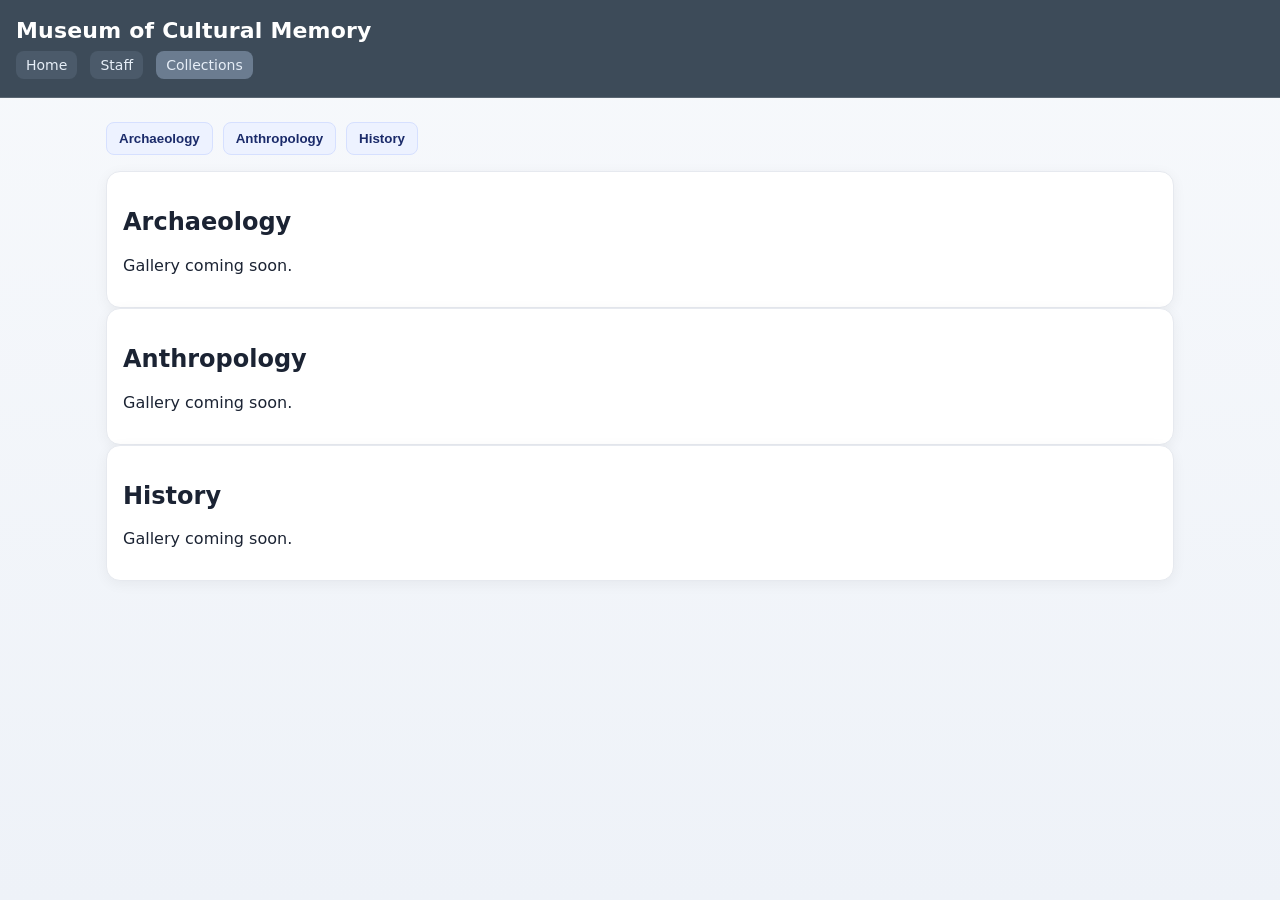
==== html/collections.html @ 85394cfe "mueseum" ====
<!DOCTYPE html>
<html lang="en">
<head>
  <meta charset="utf-8" />
  <meta name="viewport" content="width=device-width, initial-scale=1" />
  <meta name="robots" content="noindex, nofollow">
  <title>Museum of Cultural Memory — Collections</title>
  <link rel="stylesheet" href="../css/style.css" />
</head>
<body>
  <header class="site-header">
    <h1>Museum of Cultural Memory</h1>
    <nav class="site-nav">
      <a href="../index.html">Home</a>
      <a href="staff.html">Staff</a>
      <a href="collections.html" aria-current="page">Collections</a>
    </nav>
  </header>

  <main class="container">
    <section class="collection-nav">
      <button onclick="location.href='#archaeology'">Archaeology</button>
      <button onclick="location.href='#anthropology'">Anthropology</button>
      <button onclick="location.href='#history'">History</button>
    </section>

    <section id="archaeology" class="placeholder card">
      <h2>Archaeology</h2>
      <p>Gallery coming soon.</p>
    </section>

    <section id="anthropology" class="placeholder card">
      <h2>Anthropology</h2>
      <p>Gallery coming soon.</p>
    </section>

    <section id="history" class="placeholder card">
      <h2>History</h2>
      <p>Gallery coming soon.</p>
    </section>
  </main>
</body>
</html>
---- css/style.css ----
/* Theme */
:root {
  --bg: #f6f8fb;
  --panel: #ffffff;
  --ink: #1b2333;
  --muted: #5c6877;
  --border: #e6e9ef;
  --accent: #1e63ff;
}

/* Base */
* { box-sizing: border-box; }
html, body { height: 100%; }
body {
  margin: 0;
  font-family: system-ui, -apple-system, Segoe UI, Roboto, Arial, sans-serif;
  color: var(--ink);
  background: linear-gradient(180deg, #f7f9fc 0%, #eef2f8 100%);
}
.container { max-width: 1100px; margin: 24px auto; padding: 0 16px; }

/* Header (Top field full width) */
.site-header {
  background: #3d4b59;
  color: #fff;
  padding: 18px 16px;
  border-bottom: 1px solid rgba(255,255,255,0.15);
}
.site-header h1 { margin: 0 0 8px; font-size: 22px; letter-spacing: .2px; }
.site-nav a {
  display: inline-block;
  color: #e6eef7; text-decoration: none;
  background: #4b5a6a; padding: 6px 10px; border-radius: 8px;
  margin-right: 8px; font-size: 14px;
}
.site-nav a[aria-current="page"] { background: #6b7c90; }

/* Hero with background image */
.hero {
  min-height: 300px;
  display: grid; place-items: center;
  border-bottom: 1px solid var(--border);
  background:
    linear-gradient(0deg, rgba(10,12,18,.40), rgba(10,12,18,.40)),
    url("../images/bg/hero.png") center/cover no-repeat;
}
.hero-inner { text-align: center; color: #fff; padding: 36px 16px; }
.hero-inner h2 { margin: 0 0 8px; font-size: 28px; }
.hero-sub { margin: 0 0 16px; color: #e8eefc; }
.hero-actions button {
  appearance: none; cursor: pointer; border: 0;
  background: linear-gradient(180deg, var(--accent), #3974ff);
  color: #fff; font-weight: 600; padding: 10px 16px; border-radius: 10px;
  margin: 4px; box-shadow: 0 3px 12px rgba(20,40,80,.25);
}

/* Triptych (three equal columns) */
.triptych {
  display: grid; gap: 16px; margin: 24px 0;
  grid-template-columns: repeat(3, 1fr);
}
.card {
  background: var(--panel);
  border: 1px solid var(--border);
  border-radius: 14px;
  padding: 16px;
  box-shadow: 0 3px 14px rgba(0,0,0,.05);
}
.card h3 { margin: 0 0 8px; }

/* Staff cards (alternating layout) */
.staff-card {
  display: flex; gap: 24px; align-items: center;
  background: var(--panel);
  border: 1px solid var(--border);
  border-radius: 14px;
  padding: 18px;
  margin: 16px 0;
}
.staff-card:nth-of-type(even) { flex-direction: row-reverse; }

.staff-media { flex: 0 0 360px; }
.staff-media img {
  width: 100%;
  aspect-ratio: 4 / 3;
  object-fit: cover;
  border-radius: 12px;
  display: block;
}
.staff-content h2 { margin: 0 0 6px; }
.staff-subtitle { color: var(--muted); margin: 0 0 12px; }
.staff-content h3 { margin: 14px 0 8px; font-size: 1rem; }
.staff-content p, .staff-content ul { margin: 0 0 10px; }

/* Collections nav */
.collection-nav { display: flex; gap: 10px; margin: 8px 0 16px; }
.collection-nav button {
  appearance: none; cursor: pointer;
  background: #edf2ff; color: #1b2b6a; border: 1px solid #d6e0ff;
  padding: 8px 12px; border-radius: 8px; font-weight: 600;
}

/* Disclaimer + Footer (Bottom field) */
.disclaimer, .site-footer {
  background: #eef3f8;
  border: 1px solid var(--border);
  border-radius: 12px;
  padding: 12px;
  color: #42506a;
}
.site-footer { border-radius: 0; border-left: 0; border-right: 0; }

/* Mobile */
@media (max-width: 760px) {
  .triptych { grid-template-columns: 1fr; }
  .staff-card, .staff-card:nth-of-type(even) { flex-direction: column; }
  .staff-media { flex-basis: auto; width: 100%; }
}
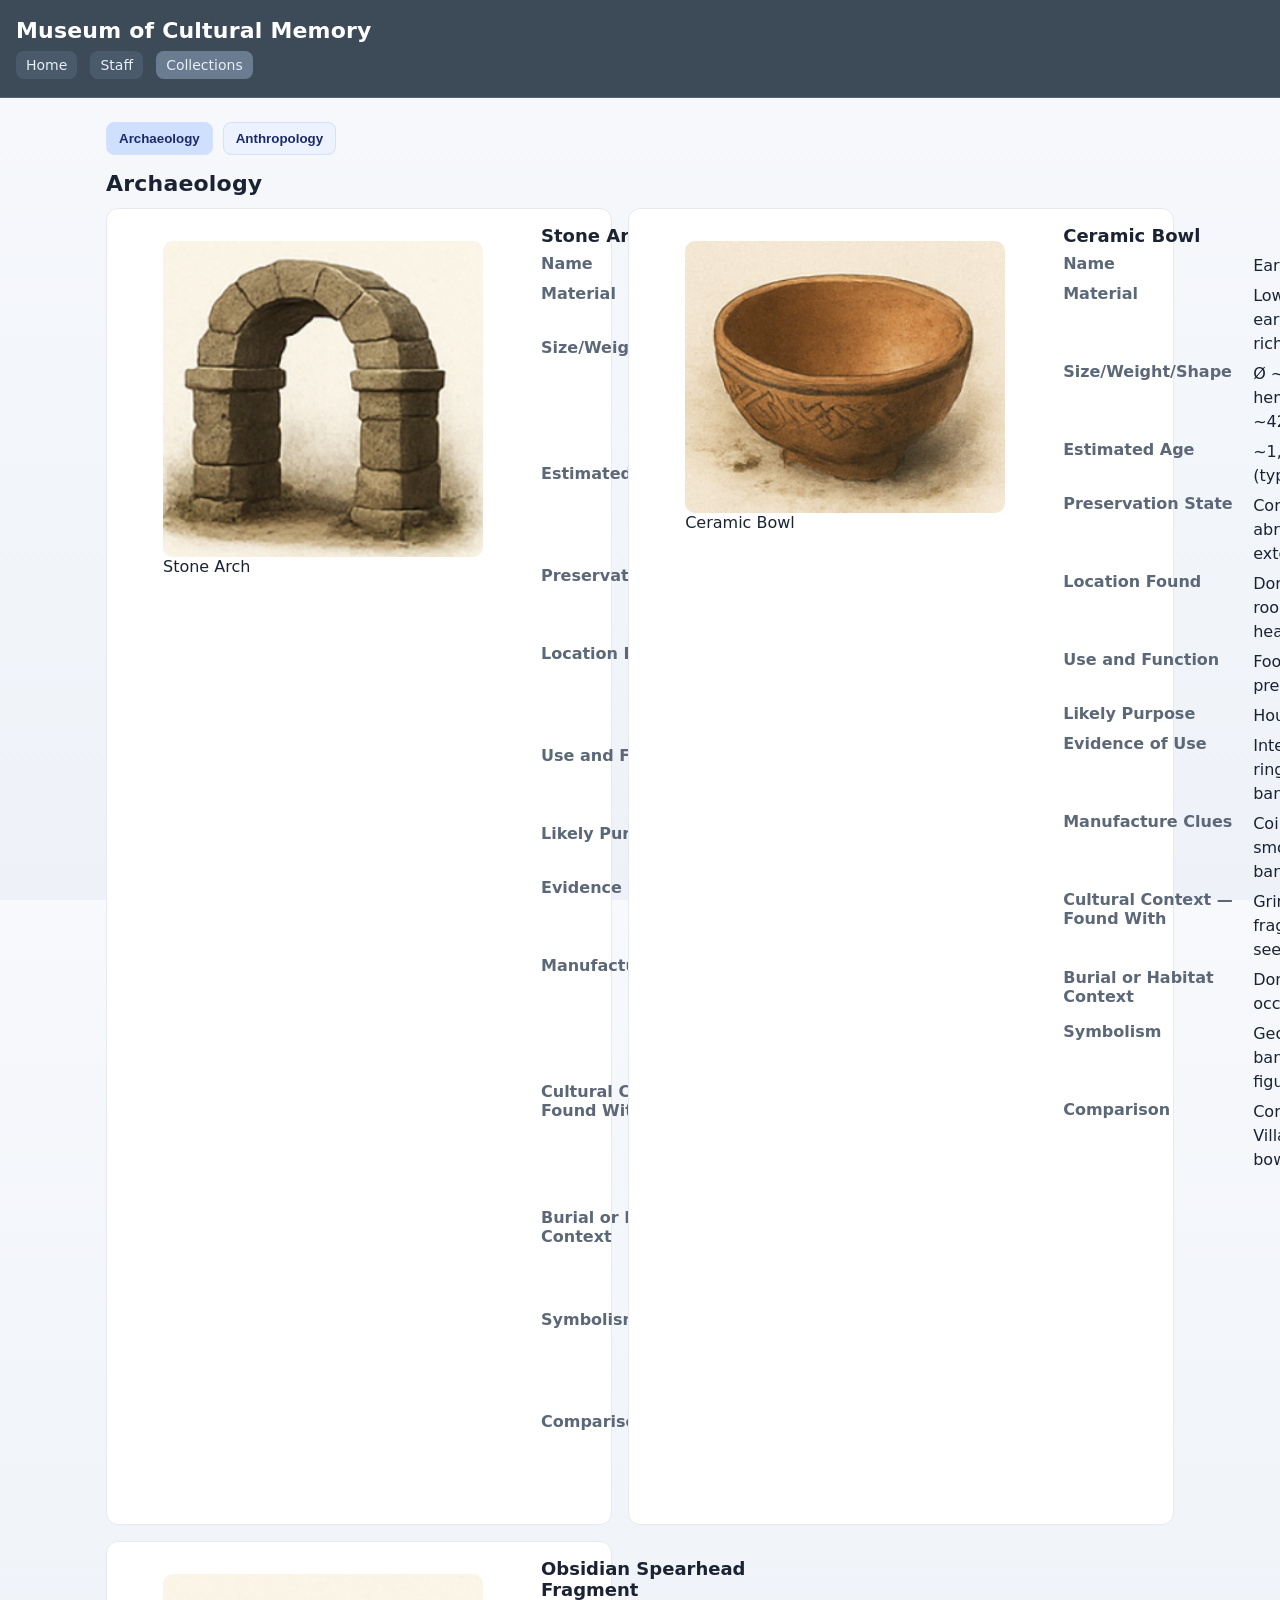
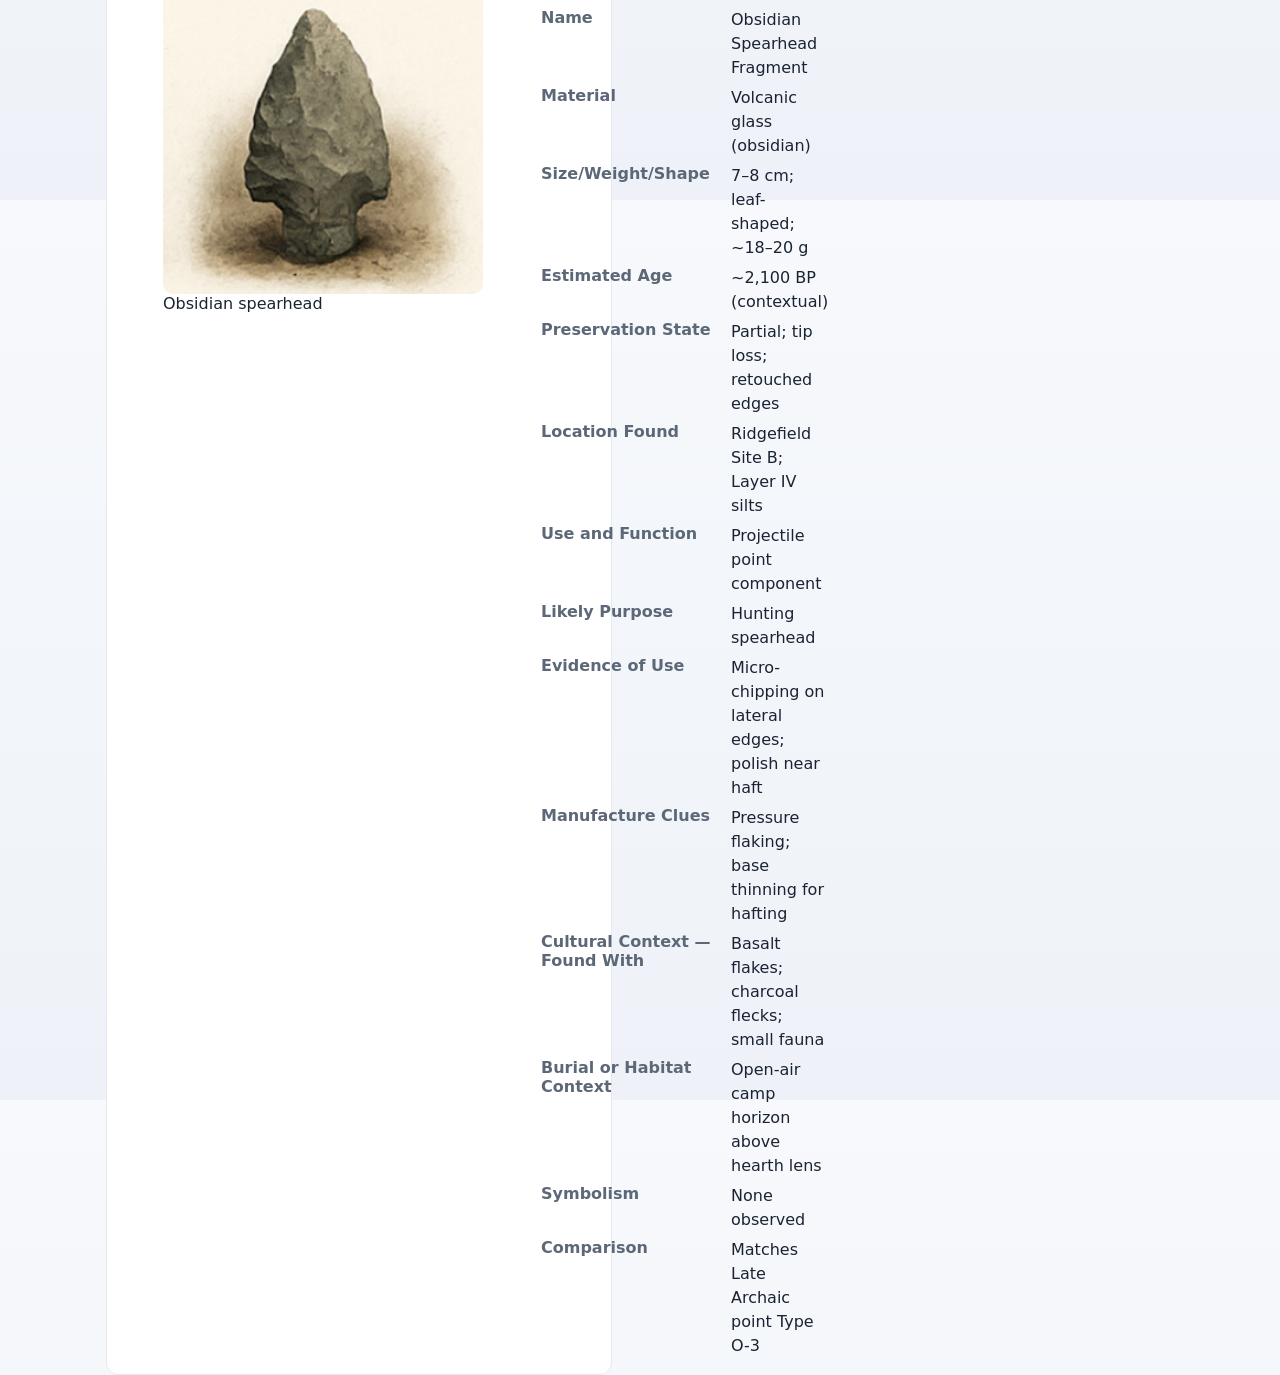
==== commit 0b62864d: "10/26 commit" ====
--- a/html/collections.html
+++ b/html/collections.html
@@ -3,7 +3,8 @@
 <head>
   <meta charset="utf-8" />
   <meta name="viewport" content="width=device-width, initial-scale=1" />
-  <meta name="robots" content="noindex, nofollow">
+  <meta name="author" content="Your Name" />
+  <meta name="robots" content="noindex, nofollow" />
   <title>Museum of Cultural Memory — Collections</title>
   <link rel="stylesheet" href="../css/style.css" />
 </head>
@@ -18,26 +19,190 @@
   </header>
 
   <main class="container">
-    <section class="collection-nav">
-      <button onclick="location.href='#archaeology'">Archaeology</button>
-      <button onclick="location.href='#anthropology'">Anthropology</button>
-      <button onclick="location.href='#history'">History</button>
+ 
+    <section class="collections-subnav">
+      <button class="tab-btn active" data-target="archaeology" aria-controls="archaeology">Archaeology</button>
+      <button class="tab-btn" data-target="anthropology" aria-controls="anthropology">Anthropology</button>
     </section>
 
-    <section id="archaeology" class="placeholder card">
-      <h2>Archaeology</h2>
-      <p>Gallery coming soon.</p>
+
+    <section id="archaeology" class="collection-section" aria-labelledby="arch-title">
+      <h1 id="arch-title" class="collection-h1">Archaeology</h1>
+
+      <div class="gallery">
+
+        <article class="artifact-card">
+          <figure class="artifact-media">
+            <img src="../images/collections/StoneArch.png"
+                 alt="Small stone archway built from stacked limestone blocks." />
+            <figcaption>Stone Arch</figcaption>
+          </figure>
+          <div class="artifact-content">
+            <h2>Stone Arch</h2>
+            <dl class="meta-grid">
+              <dt>Name</dt><dd>Stone Arch</dd>
+              <dt>Material</dt><dd>Limestone blocks</dd>
+              <dt>Size/Weight/Shape</dt><dd>~1.2 m span; semicircular arch; est. &gt;150 kg</dd>
+              <dt>Estimated Age</dt><dd>~2,000 years (stratigraphic association)</dd>
+              <dt>Preservation State</dt><dd>Complete; minor edge chipping</dd>
+              <dt>Location Found</dt><dd>Temple approach, Trench D, 0.9 m depth</dd>
+              <dt>Use and Function</dt><dd>Architectural passage element</dd>
+              <dt>Likely Purpose</dt><dd>Threshold or small gate</dd>
+              <dt>Evidence of Use</dt><dd>Footpath wear on base stones</dd>
+              <dt>Manufacture Clues</dt><dd>Block dressing marks; lime mortar traces</dd>
+              <dt>Cultural Context — Found With</dt><dd>Carved paving stones; ceramic roof tiles</dd>
+              <dt>Burial or Habitat Context</dt><dd>Collapsed wall horizon within courtyard fill</dd>
+              <dt>Symbolism</dt><dd>None recorded on blocks; no inscriptions</dd>
+              <dt>Comparison</dt><dd>Similar arches in Site Cluster B (Phase II)</dd>
+            </dl>
+          </div>
+        </article>
+
+        <article class="artifact-card">
+          <figure class="artifact-media">
+            <img src="../images/collections/CeramicBowl.png"
+                 alt="Earthenware bowl with faint geometric banding near the rim." />
+            <figcaption>Ceramic Bowl</figcaption>
+          </figure>
+          <div class="artifact-content">
+            <h2>Ceramic Bowl</h2>
+            <dl class="meta-grid">
+              <dt>Name</dt><dd>Earthenware Bowl</dd>
+              <dt>Material</dt><dd>Low-fire earthenware; iron-rich slip</dd>
+              <dt>Size/Weight/Shape</dt><dd>Ø ~18 cm; shallow hemispherical; ~420 g</dd>
+              <dt>Estimated Age</dt><dd>~1,200 BP (typological)</dd>
+              <dt>Preservation State</dt><dd>Complete; rim abrasion; soot on exterior</dd>
+              <dt>Location Found</dt><dd>Domestic block A; room floor, near hearth</dd>
+              <dt>Use and Function</dt><dd>Food preparation/serving</dd>
+              <dt>Likely Purpose</dt><dd>Household vessel</dd>
+              <dt>Evidence of Use</dt><dd>Interior residue ring; exterior soot band</dd>
+              <dt>Manufacture Clues</dt><dd>Coil-built; paddle-smoothed; faint band motif</dd>
+              <dt>Cultural Context — Found With</dt><dd>Grinding stone fragment; charred seeds</dd>
+              <dt>Burial or Habitat Context</dt><dd>Domestic occupation layer</dd>
+              <dt>Symbolism</dt><dd>Geometric banding; non-figurative</dd>
+              <dt>Comparison</dt><dd>Comparable to Village Type R2 bowls</dd>
+            </dl>
+          </div>
+        </article>
+
+        <article class="artifact-card">
+          <figure class="artifact-media">
+            <img src="../images/collections/ObsidianSpearhead.png"
+                 alt="Dark obsidian spearhead fragment with visible flake scars." />
+            <figcaption>Obsidian spearhead</figcaption>
+          </figure>
+          <div class="artifact-content">
+            <h2>Obsidian Spearhead Fragment</h2>
+            <dl class="meta-grid">
+              <dt>Name</dt><dd>Obsidian Spearhead Fragment</dd>
+              <dt>Material</dt><dd>Volcanic glass (obsidian)</dd>
+              <dt>Size/Weight/Shape</dt><dd>7–8 cm; leaf-shaped; ~18–20 g</dd>
+              <dt>Estimated Age</dt><dd>~2,100 BP (contextual)</dd>
+              <dt>Preservation State</dt><dd>Partial; tip loss; retouched edges</dd>
+              <dt>Location Found</dt><dd>Ridgefield Site B; Layer IV silts</dd>
+              <dt>Use and Function</dt><dd>Projectile point component</dd>
+              <dt>Likely Purpose</dt><dd>Hunting spearhead</dd>
+              <dt>Evidence of Use</dt><dd>Micro-chipping on lateral edges; polish near haft</dd>
+              <dt>Manufacture Clues</dt><dd>Pressure flaking; base thinning for hafting</dd>
+              <dt>Cultural Context — Found With</dt><dd>Basalt flakes; charcoal flecks; small fauna</dd>
+              <dt>Burial or Habitat Context</dt><dd>Open-air camp horizon above hearth lens</dd>
+              <dt>Symbolism</dt><dd>None observed</dd>
+              <dt>Comparison</dt><dd>Matches Late Archaic point Type O-3</dd>
+            </dl>
+          </div>
+        </article>
+      </div>
     </section>
 
-    <section id="anthropology" class="placeholder card">
-      <h2>Anthropology</h2>
-      <p>Gallery coming soon.</p>
-    </section>
-
-    <section id="history" class="placeholder card">
-      <h2>History</h2>
-      <p>Gallery coming soon.</p>
+    <section id="anthropology" class="collection-section" aria-labelledby="anth-title" style="display:none;">
+      <h1 id="anth-title" class="collection-h1">Anthropology</h1>
+
+      <div class="gallery">
+
+        <article class="artifact-card">
+          <figure class="artifact-media">
+            <img src="../images/collections/Skull.png"
+                 alt="Adult human skull with complete dentition visible, on neutral background." />
+            <figcaption>Human skull</figcaption>
+          </figure>
+          <div class="artifact-content">
+            <h2>Human Skull (Adult)</h2>
+            <dl class="meta-grid">
+              <dt>Name</dt><dd>Adult Human Skull</dd>
+              <dt>Material</dt><dd>Cranial bone (human)</dd>
+              <dt>Size/Weight/Shape</dt><dd>Average adult; ~1.2 kg</dd>
+              <dt>Estimated Age</dt><dd>Context ~800–900 BP (no direct AMS)</dd>
+              <dt>Preservation State</dt><dd>Complete; minor sutural erosion</dd>
+              <dt>Location Found</dt><dd>Burial mound sector C; locus 7</dd>
+              <dt>Use and Function</dt><dd>—</dd>
+              <dt>Likely Purpose</dt><dd>—</dd>
+              <dt>Evidence of Use</dt><dd>—</dd>
+              <dt>Manufacture Clues</dt><dd>—</dd>
+              <dt>Cultural Context — Found With</dt><dd>Beads; shell fragment; ceramic sherd</dd>
+              <dt>Burial or Habitat Context</dt><dd>Primary interment; supine</dd>
+              <dt>Symbolism</dt><dd>Not applicable</dd>
+              <dt>Comparison</dt><dd>Morphology consistent with adult cohort at site</dd>
+            </dl>
+          </div>
+        </article>
+
+        <article class="artifact-card">
+          <figure class="artifact-media">
+            <img src="../images/collections/BonePendant.png"
+                 alt="Oval bone pendant with incised spiral and suspension hole at the top." />
+            <figcaption>Bone pendant</figcaption>
+          </figure>
+          <div class="artifact-content">
+            <h2>Bone Pendant</h2>
+            <dl class="meta-grid">
+              <dt>Name</dt><dd>Carved Bone Pendant</dd>
+              <dt>Material</dt><dd>Animal bone</dd>
+              <dt>Size/Weight/Shape</dt><dd>Oval; ~5 cm tall; ~14 g</dd>
+              <dt>Estimated Age</dt><dd>~700 BP (contextual)</dd>
+              <dt>Preservation State</dt><dd>Complete; surface wear</dd>
+              <dt>Location Found</dt><dd>Cave sector E; alcove deposit</dd>
+              <dt>Use and Function</dt><dd>Personal adornment</dd>
+              <dt>Likely Purpose</dt><dd>Pendant with suspension hole</dd>
+              <dt>Evidence of Use</dt><dd>Polish on loop; abrasion on incised motif</dd>
+              <dt>Manufacture Clues</dt><dd>Incised spiral; drilled suspension</dd>
+              <dt>Cultural Context — Found With</dt><dd>Bead cluster; textile scrap</dd>
+              <dt>Burial or Habitat Context</dt><dd>Secondary deposit within cave fill</dd>
+              <dt>Symbolism</dt><dd>Geometric spiral; non-figurative</dd>
+              <dt>Comparison</dt><dd>Comparable pendants in Cluster B assemblage</dd>
+            </dl>
+          </div>
+        </article>
+
+  
+        <article class="artifact-card">
+          <figure class="artifact-media">
+            <img src="../images/collections/BurialBundle.png"
+                 alt="Wrapped burial bundle form with layered textile visible." />
+            <figcaption>Burial bundle</figcaption>
+          </figure>
+          <div class="artifact-content">
+            <h2>Burial Bundle (Wrapped)</h2>
+            <dl class="meta-grid">
+              <dt>Name</dt><dd>Wrapped Burial Bundle</dd>
+              <dt>Material</dt><dd>Textile layers; organic fibers</dd>
+              <dt>Size/Weight/Shape</dt><dd>~60 × 20 cm; elongated form</dd>
+              <dt>Estimated Age</dt><dd>~1,200 BP (contextual)</dd>
+              <dt>Preservation State</dt><dd>Partial; fragile textile layers</dd>
+              <dt>Location Found</dt><dd>Domestic floor 2; near hearth stones</dd>
+              <dt>Use and Function</dt><dd>Mortuary wrapping</dd>
+              <dt>Likely Purpose</dt><dd>Containment of remains</dd>
+              <dt>Evidence of Use</dt><dd>Soot staining on outer wrap</dd>
+              <dt>Manufacture Clues</dt><dd>Simple tabby weave; Z-twist warp</dd>
+              <dt>Cultural Context — Found With</dt><dd>Charred seeds; spindle whorl fragment</dd>
+              <dt>Burial or Habitat Context</dt><dd>Domestic occupation; adjacent to hearth</dd>
+              <dt>Symbolism</dt><dd>None recorded</dd>
+              <dt>Comparison</dt><dd>Matches weave density of Cluster B textiles</dd>
+            </dl>
+          </div>
+        </article>
+      </div>
     </section>
   </main>
+  <script src="../js/collections.js"></script>
 </body>
 </html>
--- a/css/style.css
+++ b/css/style.css
@@ -1,4 +1,6 @@
-/* Theme */
+/* ===========================
+   Global Theme & Base
+   =========================== */
 :root {
   --bg: #f6f8fb;
   --panel: #ffffff;
@@ -8,7 +10,6 @@
   --accent: #1e63ff;
 }
 
-/* Base */
 * { box-sizing: border-box; }
 html, body { height: 100%; }
 body {
@@ -19,7 +20,9 @@
 }
 .container { max-width: 1100px; margin: 24px auto; padding: 0 16px; }
 
-/* Header (Top field full width) */
+/* ===========================
+   Header + Top Navigation
+   =========================== */
 .site-header {
   background: #3d4b59;
   color: #fff;
@@ -29,16 +32,24 @@
 .site-header h1 { margin: 0 0 8px; font-size: 22px; letter-spacing: .2px; }
 .site-nav a {
   display: inline-block;
-  color: #e6eef7; text-decoration: none;
-  background: #4b5a6a; padding: 6px 10px; border-radius: 8px;
-  margin-right: 8px; font-size: 14px;
+  color: #e6eef7;
+  text-decoration: none;
+  background: #4b5a6a;
+  padding: 6px 10px;
+  border-radius: 8px;
+  margin-right: 8px;
+  font-size: 14px;
 }
 .site-nav a[aria-current="page"] { background: #6b7c90; }
 
-/* Hero with background image */
+/* ===========================
+   Home: Hero Section
+   (Background image at /images/bg/hero.png)
+   =========================== */
 .hero {
   min-height: 300px;
-  display: grid; place-items: center;
+  display: grid;
+  place-items: center;
   border-bottom: 1px solid var(--border);
   background:
     linear-gradient(0deg, rgba(10,12,18,.40), rgba(10,12,18,.40)),
@@ -48,15 +59,25 @@
 .hero-inner h2 { margin: 0 0 8px; font-size: 28px; }
 .hero-sub { margin: 0 0 16px; color: #e8eefc; }
 .hero-actions button {
-  appearance: none; cursor: pointer; border: 0;
+  appearance: none;
+  cursor: pointer;
+  border: 0;
   background: linear-gradient(180deg, var(--accent), #3974ff);
-  color: #fff; font-weight: 600; padding: 10px 16px; border-radius: 10px;
-  margin: 4px; box-shadow: 0 3px 12px rgba(20,40,80,.25);
-}
-
-/* Triptych (three equal columns) */
+  color: #fff;
+  font-weight: 600;
+  padding: 10px 16px;
+  border-radius: 10px;
+  margin: 4px;
+  box-shadow: 0 3px 12px rgba(20,40,80,.25);
+}
+
+/* ===========================
+   Home: Triptych (3 equal columns)
+   =========================== */
 .triptych {
-  display: grid; gap: 16px; margin: 24px 0;
+  display: grid;
+  gap: 16px;
+  margin: 24px 0;
   grid-template-columns: repeat(3, 1fr);
 }
 .card {
@@ -68,9 +89,13 @@
 }
 .card h3 { margin: 0 0 8px; }
 
-/* Staff cards (alternating layout) */
+/* ===========================
+   Staff: Alternating Cards
+   =========================== */
 .staff-card {
-  display: flex; gap: 24px; align-items: center;
+  display: flex;
+  gap: 24px;
+  align-items: center;
   background: var(--panel);
   border: 1px solid var(--border);
   border-radius: 14px;
@@ -78,7 +103,6 @@
   margin: 16px 0;
 }
 .staff-card:nth-of-type(even) { flex-direction: row-reverse; }
-
 .staff-media { flex: 0 0 360px; }
 .staff-media img {
   width: 100%;
@@ -92,15 +116,77 @@
 .staff-content h3 { margin: 14px 0 8px; font-size: 1rem; }
 .staff-content p, .staff-content ul { margin: 0 0 10px; }
 
-/* Collections nav */
-.collection-nav { display: flex; gap: 10px; margin: 8px 0 16px; }
-.collection-nav button {
-  appearance: none; cursor: pointer;
-  background: #edf2ff; color: #1b2b6a; border: 1px solid #d6e0ff;
-  padding: 8px 12px; border-radius: 8px; font-weight: 600;
-}
-
-/* Disclaimer + Footer (Bottom field) */
+/* ===========================
+   Collections: Subnav Tabs
+   =========================== */
+.collections-subnav {
+  display: flex;
+  gap: 10px;
+  margin: 16px 0;
+}
+.tab-btn {
+  appearance: none;
+  cursor: pointer;
+  border: 1px solid #d6e0ff;
+  background: #edf2ff;
+  color: #1b2b6a;
+  padding: 8px 12px;
+  border-radius: 8px;
+  font-weight: 600;
+}
+.tab-btn.active { background: #cfe0ff; }
+
+/* Section title per rubric */
+.collection-h1 {
+  margin: 8px 0 12px;
+  font-size: 22px;
+  letter-spacing: .2px;
+}
+
+/* ===========================
+   Collections: Gallery & Cards
+   =========================== */
+.gallery {
+  display: grid;
+  grid-template-columns: 1.1fr 1.1fr; /* two columns on desktop */
+  gap: 16px;
+}
+.artifact-card {
+  display: flex;
+  gap: 18px;
+  padding: 16px;
+  border: 1px solid var(--border);
+  border-radius: 12px;
+  background: var(--panel);
+}
+.artifact-media { flex: 0 0 320px; }
+.artifact-media img {
+  width: 100%;
+  height: auto;
+  border-radius: 10px;
+  display: block;
+}
+.artifact-content h2 { margin: 0 0 8px; font-size: 18px; }
+
+/* Metadata grid (14 fields, scannable) */
+.meta-grid {
+  display: grid;
+  grid-template-columns: 180px 1fr;
+  gap: 6px 10px;
+  margin: 6px 0 0;
+}
+.meta-grid dt {
+  color: var(--muted);
+  font-weight: 600;
+}
+.meta-grid dd {
+  margin: 0;
+  line-height: 1.5;
+}
+
+/* ===========================
+   Footer / Disclaimer blocks
+   =========================== */
 .disclaimer, .site-footer {
   background: #eef3f8;
   border: 1px solid var(--border);
@@ -108,11 +194,23 @@
   padding: 12px;
   color: #42506a;
 }
-.site-footer { border-radius: 0; border-left: 0; border-right: 0; }
-
-/* Mobile */
-@media (max-width: 760px) {
+.site-footer {
+  border-radius: 0;
+  border-left: 0; border-right: 0;
+}
+
+/* ===========================
+   Responsive
+   =========================== */
+@media (max-width: 980px) {
+  /* Triptych collapses to single column */
   .triptych { grid-template-columns: 1fr; }
+  /* Staff cards stack */
   .staff-card, .staff-card:nth-of-type(even) { flex-direction: column; }
   .staff-media { flex-basis: auto; width: 100%; }
-}
+  /* Collections gallery stacks */
+  .gallery { grid-template-columns: 1fr; }
+  .artifact-card { flex-direction: column; }
+  .artifact-media { flex: none; width: 100%; }
+  .meta-grid { grid-template-columns: 1fr; }
+}
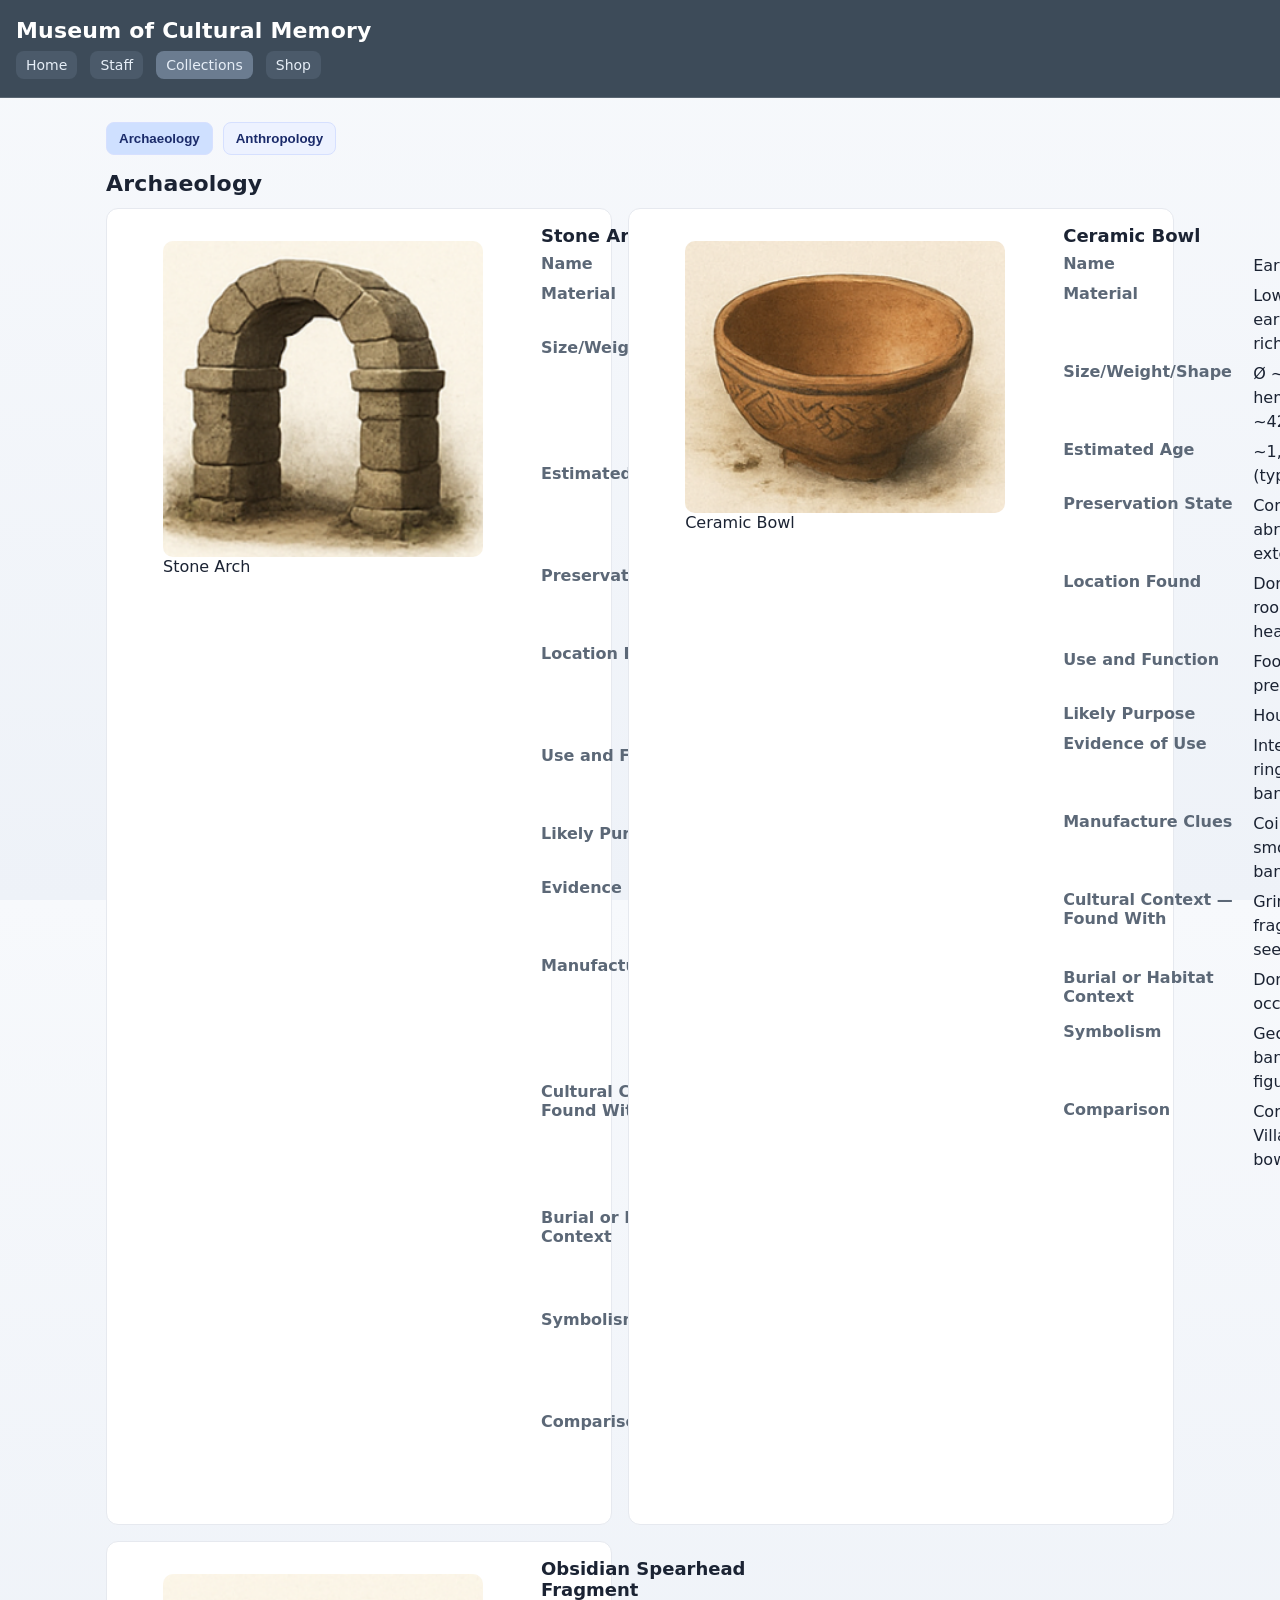
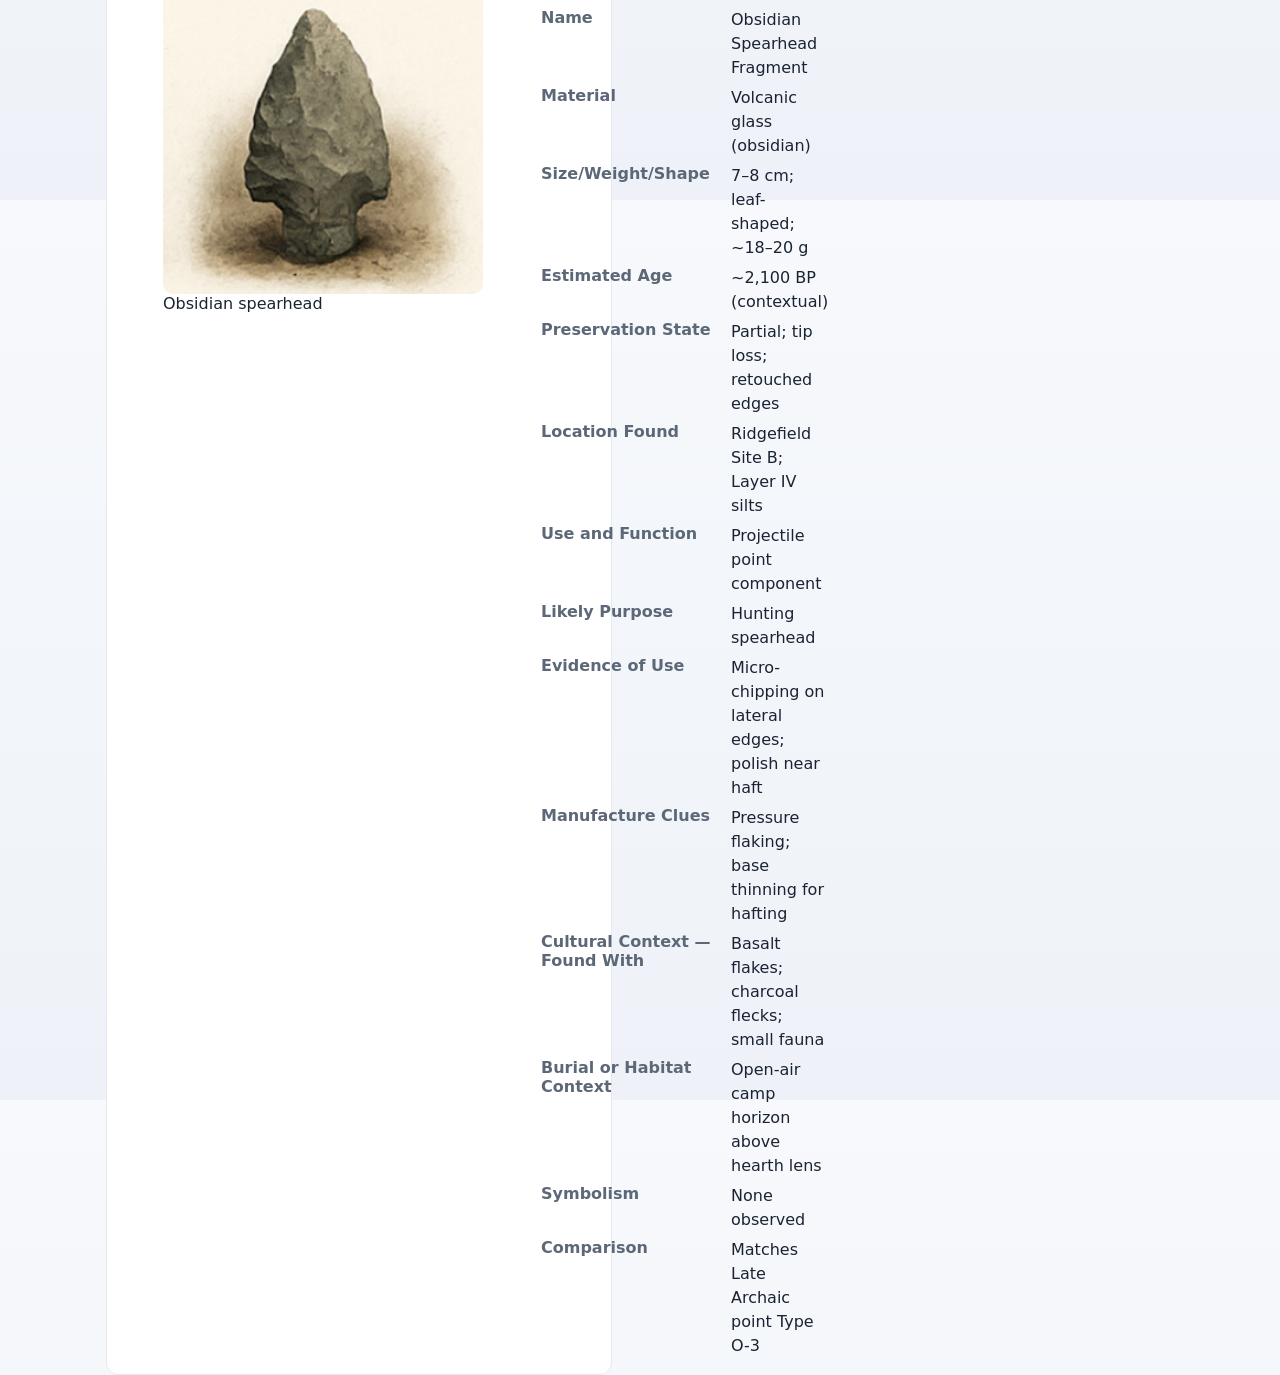
==== commit 9cb9bba0: "committt" ====
--- a/html/collections.html
+++ b/html/collections.html
@@ -2,8 +2,8 @@
 <html lang="en">
 <head>
   <meta charset="utf-8" />
+  <meta name="author" content="Your Name" />
   <meta name="viewport" content="width=device-width, initial-scale=1" />
-  <meta name="author" content="Your Name" />
   <meta name="robots" content="noindex, nofollow" />
   <title>Museum of Cultural Memory — Collections</title>
   <link rel="stylesheet" href="../css/style.css" />
@@ -15,22 +15,22 @@
       <a href="../index.html">Home</a>
       <a href="staff.html">Staff</a>
       <a href="collections.html" aria-current="page">Collections</a>
+      <a href="shop.html">Shop</a>
     </nav>
   </header>
 
   <main class="container">
- 
     <section class="collections-subnav">
       <button class="tab-btn active" data-target="archaeology" aria-controls="archaeology">Archaeology</button>
       <button class="tab-btn" data-target="anthropology" aria-controls="anthropology">Anthropology</button>
     </section>
 
-
+    <!-- =============== ARCHAEOLOGY =============== -->
     <section id="archaeology" class="collection-section" aria-labelledby="arch-title">
       <h1 id="arch-title" class="collection-h1">Archaeology</h1>
 
       <div class="gallery">
-
+        <!-- Stone Arch -->
         <article class="artifact-card">
           <figure class="artifact-media">
             <img src="../images/collections/StoneArch.png"
@@ -58,6 +58,7 @@
           </div>
         </article>
 
+        <!-- Ceramic Bowl -->
         <article class="artifact-card">
           <figure class="artifact-media">
             <img src="../images/collections/CeramicBowl.png"
@@ -85,6 +86,7 @@
           </div>
         </article>
 
+        <!-- Obsidian Spearhead -->
         <article class="artifact-card">
           <figure class="artifact-media">
             <img src="../images/collections/ObsidianSpearhead.png"
@@ -114,11 +116,12 @@
       </div>
     </section>
 
+    <!-- =============== ANTHROPOLOGY =============== -->
     <section id="anthropology" class="collection-section" aria-labelledby="anth-title" style="display:none;">
       <h1 id="anth-title" class="collection-h1">Anthropology</h1>
 
       <div class="gallery">
-
+        <!-- Skull -->
         <article class="artifact-card">
           <figure class="artifact-media">
             <img src="../images/collections/Skull.png"
@@ -146,6 +149,7 @@
           </div>
         </article>
 
+        <!-- Bone Pendant -->
         <article class="artifact-card">
           <figure class="artifact-media">
             <img src="../images/collections/BonePendant.png"
@@ -173,7 +177,7 @@
           </div>
         </article>
 
-  
+        <!-- Burial Bundle -->
         <article class="artifact-card">
           <figure class="artifact-media">
             <img src="../images/collections/BurialBundle.png"
@@ -203,6 +207,7 @@
       </div>
     </section>
   </main>
+
   <script src="../js/collections.js"></script>
 </body>
 </html>
--- a/css/style.css
+++ b/css/style.css
@@ -19,6 +19,7 @@
   background: linear-gradient(180deg, #f7f9fc 0%, #eef2f8 100%);
 }
 .container { max-width: 1100px; margin: 24px auto; padding: 0 16px; }
+.muted { color: var(--muted); }
 
 /* ===========================
    Header + Top Navigation
@@ -175,13 +176,96 @@
   gap: 6px 10px;
   margin: 6px 0 0;
 }
-.meta-grid dt {
-  color: var(--muted);
+.meta-grid dt { color: var(--muted); font-weight: 600; }
+.meta-grid dd { margin: 0; line-height: 1.5; }
+
+/* ===========================
+   Shop: Grid & Items (Phase 1)
+   =========================== */
+.shop-grid {
+  display: grid;
+  grid-template-columns: 1.1fr 1.1fr;
+  gap: 16px;
+  margin-top: 10px;
+}
+.souvenir-item {
+  display: flex;
+  gap: 16px;
+  padding: 14px;
+  border: 1px solid var(--border);
+  border-radius: 12px;
+  background: var(--panel);
+}
+.souvenir-img {
+  width: 220px;
+  height: auto;
+  border-radius: 10px;
+  display: block;
+  cursor: zoom-in;
+  transition: transform .2s ease;
+}
+.souvenir-img:hover { transform: scale(1.02); }
+.souvenir-info h2 { margin: 0 0 6px; font-size: 18px; }
+.souvenir-info .desc { margin: 0 0 6px; line-height: 1.45; }
+.price { font-weight: 700; margin: 6px 0; }
+.add-btn {
+  appearance: none;
+  cursor: pointer;
+  border: 1px solid #d6e0ff;
+  background: #edf2ff;
+  color: #1b2b6a;
+  padding: 8px 12px;
+  border-radius: 8px;
   font-weight: 600;
 }
-.meta-grid dd {
-  margin: 0;
-  line-height: 1.5;
+.add-btn:hover { background: #cfe0ff; }
+
+/* ===========================
+   Modal (shared for Shop items)
+   =========================== */
+.modal {
+  position: fixed;
+  inset: 0;
+  z-index: 1000;
+  display: grid;
+  place-items: center;
+}
+.modal[hidden] { display: none !important; }
+.modal-backdrop {
+  position: absolute;
+  inset: 0;
+  background: rgba(10, 12, 18, 0.55);
+}
+.modal-dialog {
+  position: relative;
+  z-index: 2;
+  max-width: 720px;
+  width: calc(100% - 32px);
+  background: var(--panel);
+  color: var(--ink);
+  border: 1px solid var(--border);
+  border-radius: 14px;
+  padding: 16px;
+  box-shadow: 0 12px 36px rgba(0,0,0,.35);
+  outline: none;
+}
+.modal-dialog img {
+  width: 100%;
+  height: auto;
+  border-radius: 10px;
+  display: block;
+  margin-bottom: 10px;
+}
+.modal-price { font-weight: 700; margin: 6px 0 12px; }
+.modal-close {
+  position: absolute;
+  top: 8px; right: 8px;
+  border: 0;
+  background: transparent;
+  font-size: 24px;
+  line-height: 1;
+  cursor: pointer;
+  color: #6b7c90;
 }
 
 /* ===========================
@@ -203,14 +287,21 @@
    Responsive
    =========================== */
 @media (max-width: 980px) {
-  /* Triptych collapses to single column */
+  /* Home */
   .triptych { grid-template-columns: 1fr; }
-  /* Staff cards stack */
+
+  /* Staff */
   .staff-card, .staff-card:nth-of-type(even) { flex-direction: column; }
   .staff-media { flex-basis: auto; width: 100%; }
-  /* Collections gallery stacks */
+
+  /* Collections */
   .gallery { grid-template-columns: 1fr; }
   .artifact-card { flex-direction: column; }
   .artifact-media { flex: none; width: 100%; }
   .meta-grid { grid-template-columns: 1fr; }
-}
+
+  /* Shop */
+  .shop-grid { grid-template-columns: 1fr; }
+  .souvenir-item { flex-direction: column; }
+  .souvenir-img { width: 100%; }
+}
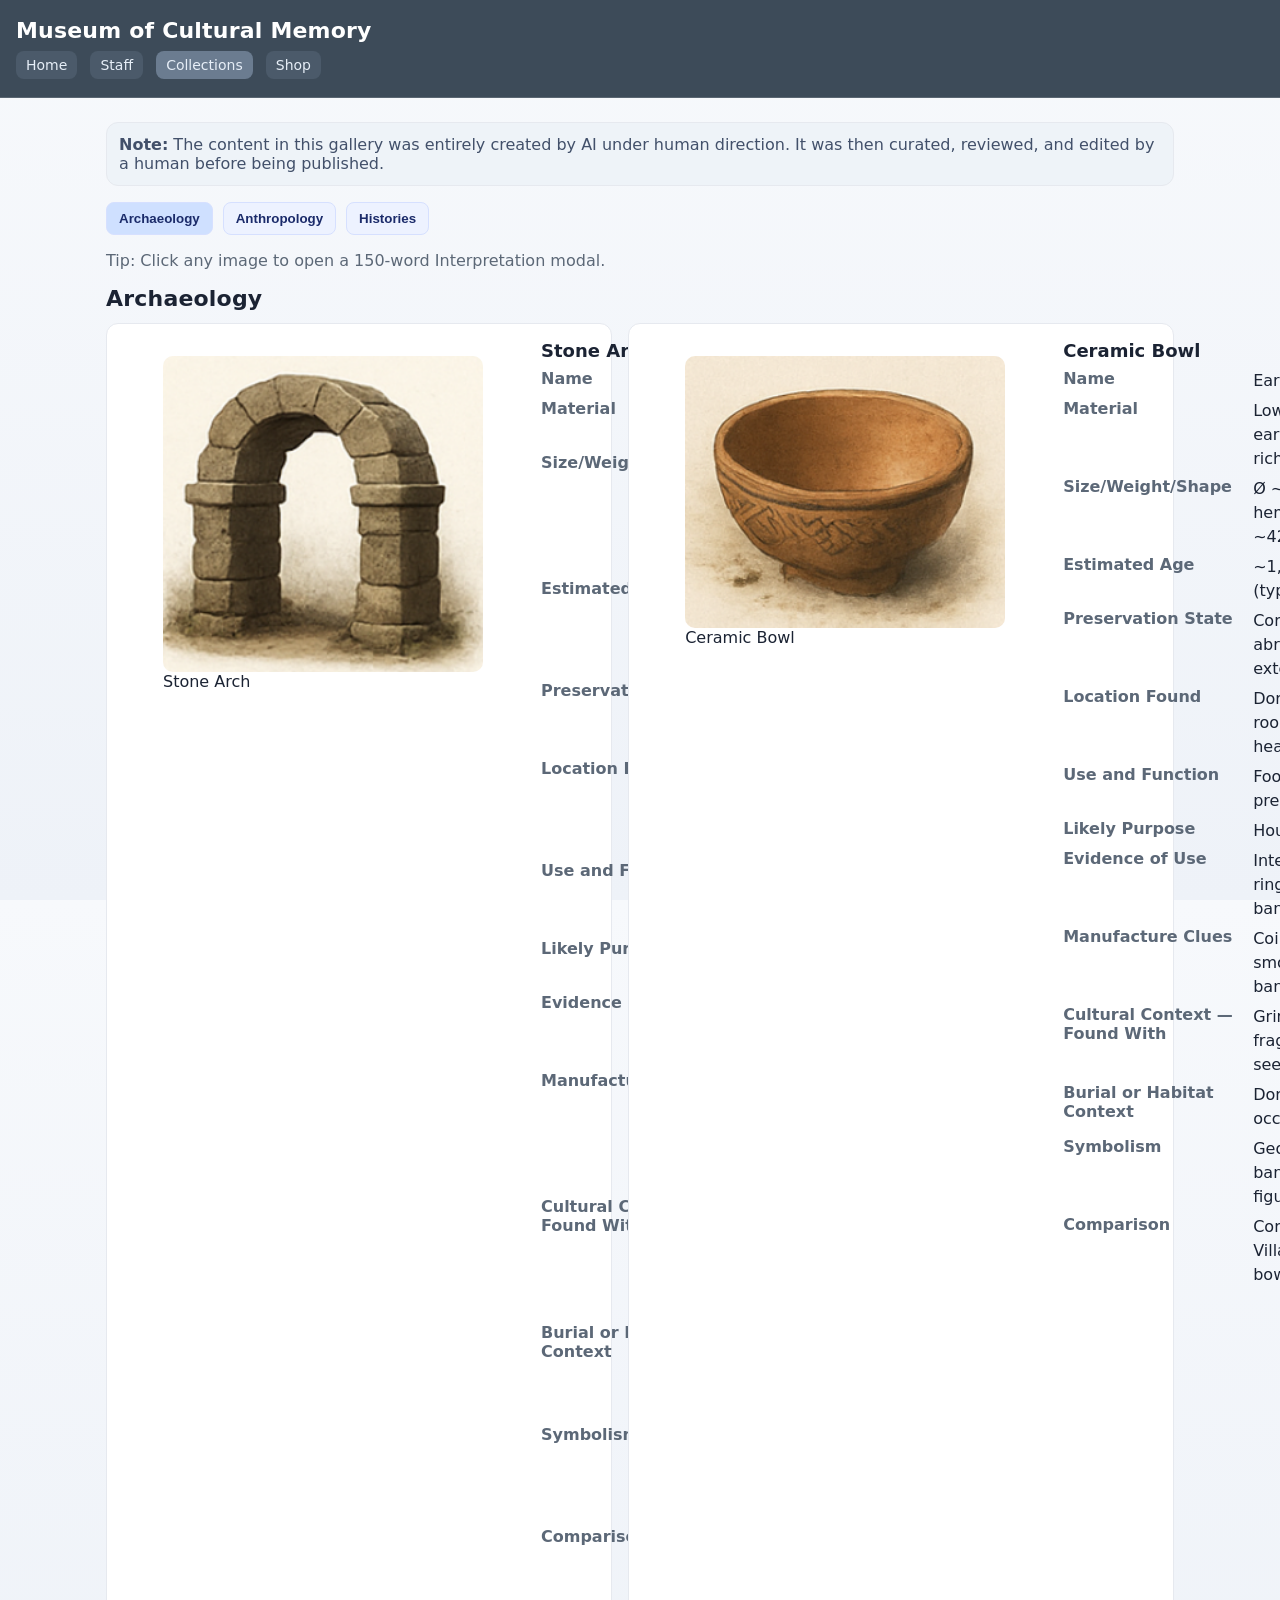
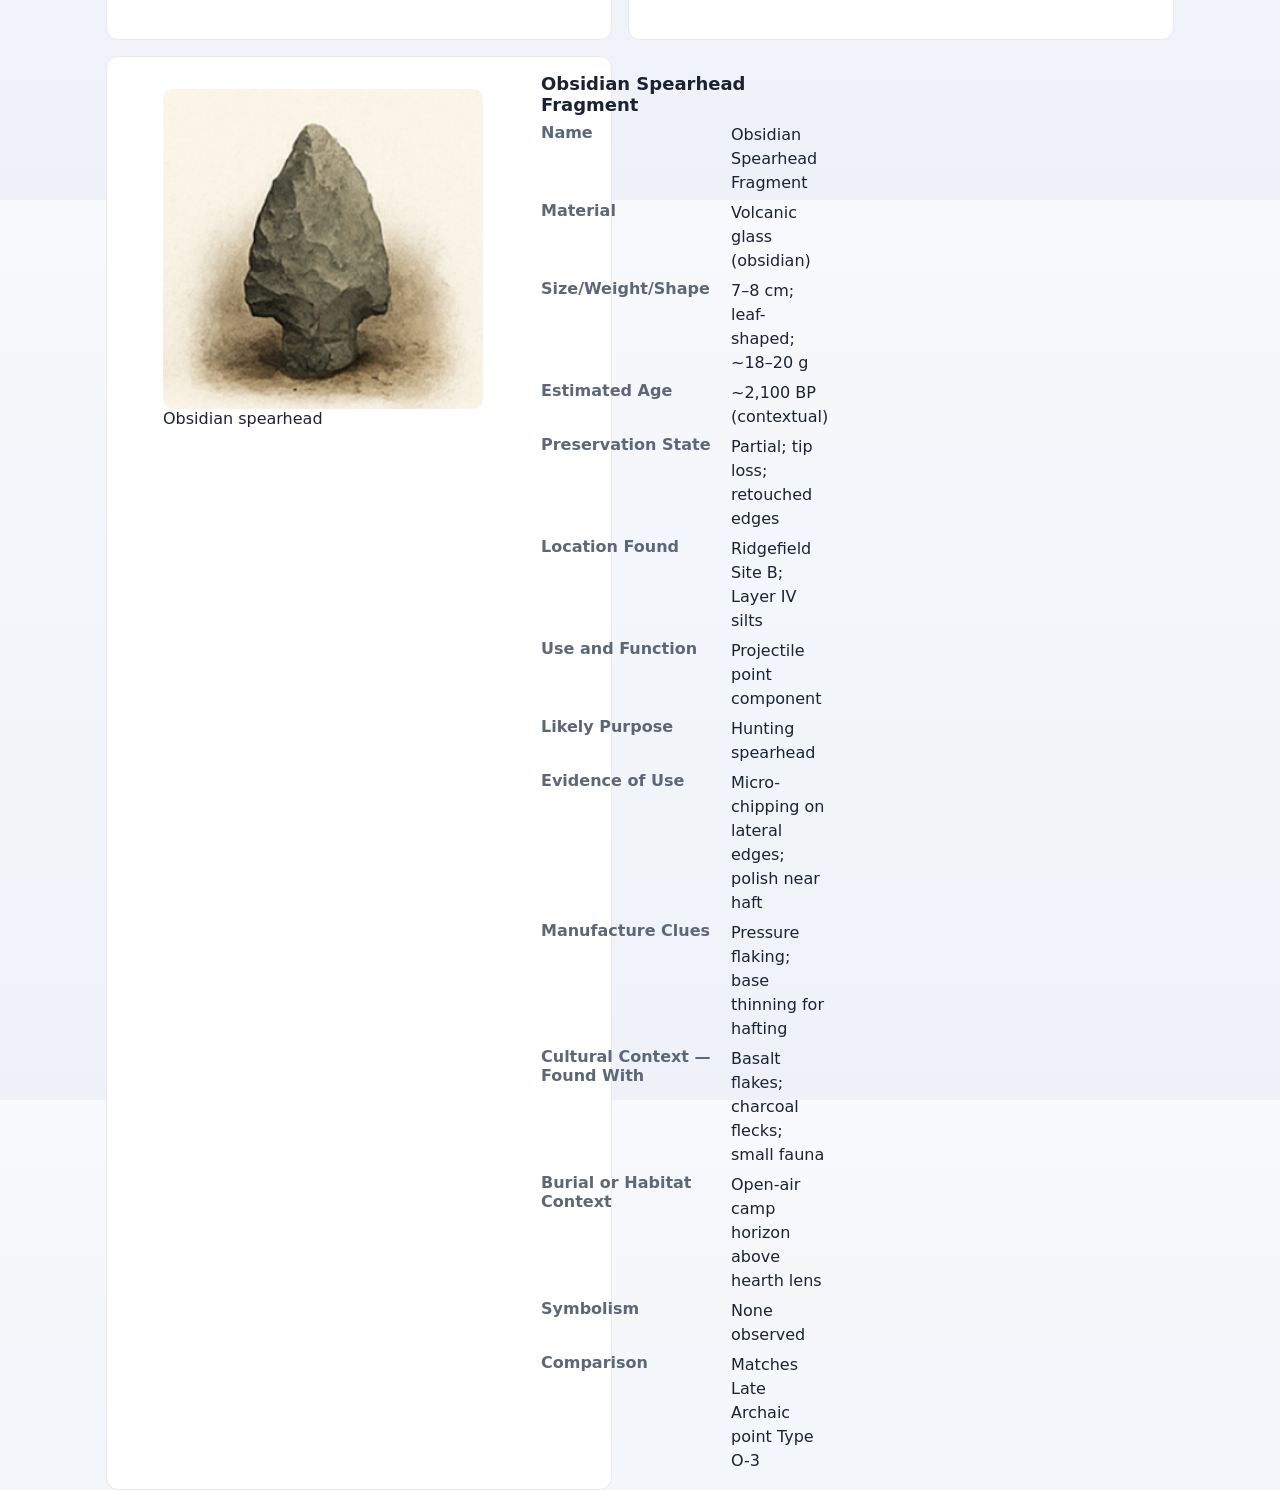
==== commit 35277a94: "11/2" ====
--- a/html/collections.html
+++ b/html/collections.html
@@ -20,10 +20,19 @@
   </header>
 
   <main class="container">
+    <!-- Required AI statement -->
+    <p class="disclaimer">
+      <strong>Note:</strong> The content in this gallery was entirely created by AI under human direction.
+      It was then curated, reviewed, and edited by a human before being published.
+    </p>
+
     <section class="collections-subnav">
       <button class="tab-btn active" data-target="archaeology" aria-controls="archaeology">Archaeology</button>
       <button class="tab-btn" data-target="anthropology" aria-controls="anthropology">Anthropology</button>
+      <button class="tab-btn" data-target="histories" aria-controls="histories">Histories</button>
     </section>
+
+    <p class="click-hint">Tip: Click any image to open a 150‑word Interpretation modal.</p>
 
     <!-- =============== ARCHAEOLOGY =============== -->
     <section id="archaeology" class="collection-section" aria-labelledby="arch-title">
@@ -33,8 +42,10 @@
         <!-- Stone Arch -->
         <article class="artifact-card">
           <figure class="artifact-media">
-            <img src="../images/collections/StoneArch.png"
-                 alt="Small stone archway built from stacked limestone blocks." />
+            <img
+              src="../images/collections/StoneArch.png"
+              alt="Small stone archway built from stacked limestone blocks."
+              data-modal-target="#modal-text-stone-arch" />
             <figcaption>Stone Arch</figcaption>
           </figure>
           <div class="artifact-content">
@@ -61,8 +72,10 @@
         <!-- Ceramic Bowl -->
         <article class="artifact-card">
           <figure class="artifact-media">
-            <img src="../images/collections/CeramicBowl.png"
-                 alt="Earthenware bowl with faint geometric banding near the rim." />
+            <img
+              src="../images/collections/CeramicBowl.png"
+              alt="Earthenware bowl with faint geometric banding near the rim."
+              data-modal-target="#modal-text-ceramic-bowl" />
             <figcaption>Ceramic Bowl</figcaption>
           </figure>
           <div class="artifact-content">
@@ -89,8 +102,10 @@
         <!-- Obsidian Spearhead -->
         <article class="artifact-card">
           <figure class="artifact-media">
-            <img src="../images/collections/ObsidianSpearhead.png"
-                 alt="Dark obsidian spearhead fragment with visible flake scars." />
+            <img
+              src="../images/collections/ObsidianSpearhead.png"
+              alt="Dark obsidian spearhead fragment with visible flake scars."
+              data-modal-target="#modal-text-obsidian-spearhead" />
             <figcaption>Obsidian spearhead</figcaption>
           </figure>
           <div class="artifact-content">
@@ -101,7 +116,7 @@
               <dt>Size/Weight/Shape</dt><dd>7–8 cm; leaf-shaped; ~18–20 g</dd>
               <dt>Estimated Age</dt><dd>~2,100 BP (contextual)</dd>
               <dt>Preservation State</dt><dd>Partial; tip loss; retouched edges</dd>
-              <dt>Location Found</dt><dd>Ridgefield Site B; Layer IV silts</dd>
+              <dt>Location Found</dt><dd>Ridgefield Site B; Layer IV silts</dt>
               <dt>Use and Function</dt><dd>Projectile point component</dd>
               <dt>Likely Purpose</dt><dd>Hunting spearhead</dd>
               <dt>Evidence of Use</dt><dd>Micro-chipping on lateral edges; polish near haft</dd>
@@ -124,8 +139,10 @@
         <!-- Skull -->
         <article class="artifact-card">
           <figure class="artifact-media">
-            <img src="../images/collections/Skull.png"
-                 alt="Adult human skull with complete dentition visible, on neutral background." />
+            <img
+              src="../images/collections/Skull.png"
+              alt="Adult human skull with complete dentition visible, on neutral background."
+              data-modal-target="#modal-text-human-skull" />
             <figcaption>Human skull</figcaption>
           </figure>
           <div class="artifact-content">
@@ -152,8 +169,10 @@
         <!-- Bone Pendant -->
         <article class="artifact-card">
           <figure class="artifact-media">
-            <img src="../images/collections/BonePendant.png"
-                 alt="Oval bone pendant with incised spiral and suspension hole at the top." />
+            <img
+              src="../images/collections/BonePendant.png"
+              alt="Oval bone pendant with incised spiral and suspension hole at the top."
+              data-modal-target="#modal-text-bone-pendant" />
             <figcaption>Bone pendant</figcaption>
           </figure>
           <div class="artifact-content">
@@ -180,8 +199,10 @@
         <!-- Burial Bundle -->
         <article class="artifact-card">
           <figure class="artifact-media">
-            <img src="../images/collections/BurialBundle.png"
-                 alt="Wrapped burial bundle form with layered textile visible." />
+            <img
+              src="../images/collections/BurialBundle.png"
+              alt="Wrapped burial bundle form with layered textile visible."
+              data-modal-target="#modal-text-burial-bundle" />
             <figcaption>Burial bundle</figcaption>
           </figure>
           <div class="artifact-content">
@@ -206,7 +227,434 @@
         </article>
       </div>
     </section>
+
+    <!-- =============== HISTORIES (Phase 2) =============== -->
+    <section id="histories" class="collection-section" aria-labelledby="hist-title" style="display:none;">
+      <h1 id="hist-title" class="collection-h1">Histories</h1>
+
+      <!-- History: Stone Arch -->
+      <article class="history-entry">
+        <div class="history-grid">
+          <figure class="history-media">
+            <img src="../images/collections/StoneArch.png" alt="Small stone archway built from stacked limestone blocks." />
+            <figcaption>Stone Arch</figcaption>
+          </figure>
+          <div class="history-body">
+            <h2 class="history-title">Stone Arch — Threshold Segment</h2>
+            <dl class="history-facts">
+              <dt>Artifact ID</dt><dd>“Stone Arch”</dd>
+              <dt>Material</dt><dd>Limestone blocks; lime mortar traces</dd>
+              <dt>Estimated Age</dt><dd>~2,000 years (stratigraphic association)</dd>
+              <dt>Provenience</dt><dd>Temple approach, Trench D, 0.9 m depth</dd>
+              <dt>Preservation</dt><dd>Complete; minor edge chipping; foot-wear polish on base stones</dd>
+            </dl>
+            <h3>What the Experts Believe</h3>
+            <p>
+              Built of dressed limestone and set on a paved approach, this modest arch likely framed a threshold between
+              public and semi-restricted space. Chisel striations on the voussoirs, mortar traces within joints, and
+              rounded wear on the base blocks speak to both deliberate construction and long-footfall traffic. The arch’s
+              1.2‑meter span and semicircular profile are consistent with small passage gates that channeled movement
+              toward a courtyard or shrine. No dedicatory inscription survives; interpretation rests on material evidence
+              and context.
+            </p>
+            <p>
+              The piece was recovered from a collapse horizon that sealed the approach. Nearby were carved paving stones
+              and roof tiles, indicating architectural failure followed by rapid burial—a circumstance that preserved the
+              arch in situ. Its proportions, tooling, and masonry technique parallel minor arches in Site Cluster B,
+              Phase II, suggesting shared building practice rather than monumental display. The base stones preserve a
+              shallow “shine,” a polish typical of sustained tread and dust abrasion, reinforcing a reading of daily
+              passage rather than ceremony alone.
+            </p>
+            <h3>Comparative Note</h3>
+            <p>
+              While monumental gateways elsewhere bear reliefs and inscriptions, small threshold arches often functioned
+              without text. Our arch’s tool marks and mortar seams match utilitarian examples, and its placement on an
+              approach rather than a perimeter wall supports a traffic‑control role. Any symbolic meaning—processional,
+              ritual liminality—remains possible but cannot be asserted from the preserved fabric alone.
+            </p>
+            <h3>Cautionary Note on Interpretation</h3>
+            <p>
+              Absent inscriptions or ritual deposits, we avoid attributing specific cult practice. The interpretation is
+              grounded in masonry details, wear, and context; future discoveries could refine the reading.
+            </p>
+            <h3>On Display Courtesy of</h3>
+            <p>Temple Approach Excavations Project.</p>
+          </div>
+        </div>
+      </article>
+
+      <!-- History: Ceramic Bowl (400 words from your doc) -->
+      <article class="history-entry">
+        <div class="history-grid">
+          <figure class="history-media">
+            <img src="../images/collections/CeramicBowl.png" alt="Earthenware bowl with faint geometric banding near the rim." />
+            <figcaption>Red‑Slipped Ceramic Bowl</figcaption>
+          </figure>
+          <div class="history-body">
+            <h2 class="history-title">Red‑Slipped Ceramic Bowl (MC‑ARC‑CB‑05)</h2>
+            <dl class="history-facts">
+              <dt>Material</dt><dd>Fired clay with mica temper; red slip; light burnish</dd>
+              <dt>Estimated Age</dt><dd>3,050–2,900 BP (AMS‑dated hearth association)</dd>
+              <dt>Provenience</dt><dd>Riverside Terrace, Housepit 2, Floor Level II (N12/E08)</dd>
+              <dt>Preservation</dt><dd>Complete profile; small rim chip; soot on base</dd>
+            </dl>
+            <h3>What the Experts Believe</h3>
+            <p>
+              Hand‑coiled and carefully finished, this red‑slipped bowl illuminates everyday foodways in a house where
+              cooking, craft, and care overlapped. Its everted rim with a slight lip, smoothed interior, and thin red slip
+              point to deliberate surface treatment, while a gentle exterior burnish subtly catches the light. The base
+              carries soot, and a faint interior residue ring tracks repeated heating and stirring. Together with light rim
+              abrasion, these traits position the object squarely in domestic practice rather than ceremonial display.
+            </p>
+            <p>
+              Context strengthens the reading. The bowl was recovered on a sealed floor next to a hearth stone, within a
+              cool, low‑airflow microenvironment created by a later collapse layer. Associated finds—a grinding‑stone
+              fragment, charred barley seeds, and small shell beads—link cooking and grain processing to social presence.
+              These materials do not prove specific recipes or occasions, yet they suggest a household that prepared and
+              shared food in patterned routines.
+            </p>
+            <p>
+              Technically, coil joins are visible beneath the slip; an oxidizing firing (orange core) and light burnish
+              signal controlled manufacture. Comparable Phase II red‑slipped bowls from Lower Valley assemblages share rim
+              profiles and paste composition, indicating a broader regional tradition of kitchen ceramics. Such typological
+              parallels help situate the bowl in time and technology; they do not, by themselves, identify a specific
+              culture or community.
+            </p>
+            <p>
+              Guided by Indigenous Storywork and decolonial museology, we foreground material facts and acknowledge
+              uncertainty. Household vessels like this often carry memory across generations; they can encode everyday
+              hospitality, seasonal rhythms, and the ethics of sharing. Any future insights—whether from residue analysis,
+              community knowledge, or new comparative finds—may refine how we understand the roles this bowl played in the
+              intertwined crafts of nourishment and home.
+            </p>
+          </div>
+        </div>
+      </article>
+
+      <!-- History: Obsidian Spearhead (400 words from your doc) -->
+      <article class="history-entry">
+        <div class="history-grid">
+          <figure class="history-media">
+            <img src="../images/collections/ObsidianSpearhead.png" alt="Obsidian spearhead with glossy luster." />
+            <figcaption>Obsidian Spearhead</figcaption>
+          </figure>
+          <div class="history-body">
+            <h2 class="history-title">Obsidian Spearhead (MC‑ARC‑OS‑17)</h2>
+            <dl class="history-facts">
+              <dt>Material</dt><dd>Volcanic glass (obsidian); resin traces at haft</dd>
+              <dt>Estimated Age</dt><dd>12,400–11,900 BP (contextual)</dd>
+              <dt>Provenience</dt><dd>South Ridge, Trench 3, Locus 7 (N18/E06)</dd>
+              <dt>Preservation</dt><dd>Tip intact; minor edge abrasion; retouched margins</dd>
+            </dl>
+            <h3>What the Experts Believe</h3>
+            <p>
+              Recovered from a shallow ash‑rich deposit sealed by wind‑laid silt, this obsidian spearhead represents the
+              technical precision and daily practicality of late Pleistocene toolmakers. The artifact’s mirror‑black
+              volcanic glass surface, pressure‑flaked retouch, and basal notch reflect expert craftsmanship. Resin residue
+              and edge polish at the haft suggest that it was once mounted on a shaft, used repeatedly, and resharpened
+              over time. Its tip remains intact, with only minor edge abrasion—a remarkable state of preservation given its
+              age.
+            </p>
+            <p>
+              The spearhead was found near a small hearth alongside charcoal flecks, two quartz flakes, and fragments of
+              small mammal bone. Field notes describe the discovery area as an “activity locus,” implying routine domestic
+              or subsistence tasks. While points of this kind have often been labeled “weapons,” comparative analysis and
+              ethnographic insights indicate that many served multipurpose roles—hunting, processing, or symbolic acts of
+              passage. Without direct cultural testimony, its precise function remains uncertain.
+            </p>
+            <p>
+              Chemical analysis links the obsidian to Unit R volcanic glass sources, and typological similarities tie it
+              to stemmed points from the Silver Lake series, suggesting regional technological exchange or shared knowledge
+              networks. The artifact’s design efficiency—a tapered profile, ground base, and controlled flaking—points to
+              both functionality and aesthetic intentionality.
+            </p>
+            <p>
+              Today, this spearhead is displayed not as a relic of violence but as evidence of ingenuity and adaptability.
+              Its story continues to evolve as new analyses refine our understanding. Interpretations remain provisional and
+              guided by respect for descendant communities and the cultural landscapes from which this object emerged.
+            </p>
+          </div>
+        </div>
+      </article>
+
+      <!-- History: Human Skull (400 words from your doc) -->
+      <article class="history-entry">
+        <div class="history-grid">
+          <figure class="history-media">
+            <img src="../images/collections/Skull.png" alt="Adult human skull on neutral background." />
+            <figcaption>Cemetery Ridge Burial: Traces of an Ancestor</figcaption>
+          </figure>
+          <div class="history-body">
+            <h2 class="history-title">Cemetery Ridge Burial: Traces of an Ancestor (MC‑ANT‑HS‑12)</h2>
+            <dl class="history-facts">
+              <dt>Material</dt><dd>Human cranial bone</dd>
+              <dt>Estimated Age</dt><dd>~1,150–1,020 BP (AMS association)</dd>
+              <dt>Provenience</dt><dd>Cemetery Ridge, Pit 12 (S4/W3), 1.4 m depth</dd>
+              <dt>Preservation</dt><dd>~70% vault preserved; healed lesions; copper staining</dd>
+            </dl>
+            <h3>What the Experts Believe</h3>
+            <p>
+              Recovered from a carefully prepared, stone‑lined burial pit, this adult cranium represents an individual laid
+              to rest more than a millennium ago. The skeletal evidence—a largely closed sagittal suture, moderate dental
+              wear, and two healed cranial lesions—indicates maturity and survival of previous trauma. Green copper
+              staining at the left temporal region reflects contact with a copper‑alloy ornament, while compression
+              fractures and calcite accretions formed after burial. Approximately seventy percent of the cranium survives,
+              allowing reliable metric assessment and cautious comparison with other Late Woodland series.
+            </p>
+            <p>
+              The burial context offers a glimpse of funerary practice. The head’s northwest orientation, ochre dusting,
+              and the presence of shell and copper‑alloy beads signal deliberate placement and care. Field notes document a
+              thin ochre lens and light charcoal flecks within the pit fill—details suggesting a structured deposit rather
+              than a disturbed context. Although the post‑cranial skeleton was not recovered, the confined pit size implies
+              a flexed body position consistent with neighboring Cemetery Ridge burials.
+            </p>
+            <p>
+              Comparative morphology situates this individual within regional cranial variation observed at Site CR‑B, but
+              statistical overlap alone cannot confirm cultural affiliation. Stable‑isotope and aDNA studies could refine
+              dietary and kinship profiles, yet such analyses proceed only with descendant‑community approval. From an
+              ethical standpoint, the object remains an ancestor rather than a specimen. Its documentation aims to preserve
+              information while ensuring dignity and potential future repatriation.
+            </p>
+            <p>
+              Following decolonial museology and Indigenous ethics of care, the museum refrains from visual display and
+              prioritizes consultation before any reproduction or research sampling. All descriptions remain provisional
+              until descendant representatives review context and language. The catalog’s purpose is dual: to maintain a
+              transparent scientific record and to uphold the enduring respect owed to the person whose remains now remind
+              us that knowledge and reverence must coexist.
+            </p>
+          </div>
+        </div>
+      </article>
+
+      <!-- History: Bone Pendant -->
+      <article class="history-entry">
+        <div class="history-grid">
+          <figure class="history-media">
+            <img src="../images/collections/BonePendant.png" alt="Oval bone pendant with incised spiral and a drilled suspension hole." />
+            <figcaption>Carved Bone Pendant</figcaption>
+          </figure>
+          <div class="history-body">
+            <h2 class="history-title">Carved Bone Pendant — Wear, Craft, Memory</h2>
+            <dl class="history-facts">
+              <dt>Material</dt><dd>Animal bone; incised spiral; drilled loop</dd>
+              <dt>Estimated Age</dt><dd>~700 BP (contextual)</dd>
+              <dt>Provenience</dt><dd>Cave sector E, alcove deposit</dd>
+              <dt>Preservation</dt><dd>Complete; loop polish; motif abrasion</dd>
+            </dl>
+            <h3>What the Experts Believe</h3>
+            <p>
+              This hand‑worked pendant was cut from dense cortical bone, then shaped, drilled, and finished with a shallow
+              spiral motif. The suspension hole shows rounded polish and micro‑abrasion, evidence of long wear against
+              cordage or fiber ties. The incised lines retain compacted residue within the grooves, a common outcome when
+              oils, dust, and time mingle on favored objects. Its oval plan and balanced mass would have hung comfortably
+              from the chest or neck.
+            </p>
+            <p>
+              Context matters: the pendant was recovered from a dry alcove in Sector E together with a bead cluster and a
+              small textile scrap. The secondary nature of the deposit suggests curation before discard or loss. Spiral
+              motifs appear widely and need not signal a single meaning; here they may index craft tradition more than
+              fixed symbolism. Absent a secure association with a burial or inscribed cache, we avoid claims about status,
+              gender, or role.
+            </p>
+            <h3>Comparative Note</h3>
+            <p>
+              Comparable pendants in Cluster B share drilling technique and motif layout, indicating community practice or
+              inter‑site learning. Micro‑striations around the loop match bone‑bit drilling; the uniform line depth across
+              the spiral suggests steady tool control rather than hurried decoration.
+            </p>
+            <h3>Cautionary Note on Interpretation</h3>
+            <p>
+              Personal objects attract big stories. Our reading stays with craft evidence and wear: a cherished adornment,
+              likely worn often, later left or placed in a cave alcove. Interpretation remains provisional.
+            </p>
+            <h3>On Display Courtesy of</h3>
+            <p>Sector E Survey and Conservation Initiative.</p>
+          </div>
+        </div>
+      </article>
+
+      <!-- History: Burial Bundle -->
+      <article class="history-entry">
+        <div class="history-grid">
+          <figure class="history-media">
+            <img src="../images/collections/BurialBundle.png" alt="Layered textile wrapping forming an elongated bundle." />
+            <figcaption>Wrapped Burial Bundle</figcaption>
+          </figure>
+          <div class="history-body">
+            <h2 class="history-title">Wrapped Burial Bundle — Cloth, Fire, Farewell</h2>
+            <dl class="history-facts">
+              <dt>Material</dt><dd>Textile layers; organic fibers (tabby weave)</dd>
+              <dt>Estimated Age</dt><dd>~1,200 BP (contextual)</dd>
+              <dt>Provenience</dt><dd>Domestic Floor 2, adjacent to hearth stones</dd>
+              <dt>Preservation</dt><dd>Partial; fragile layers; outer soot staining</dd>
+            </dl>
+            <h3>What the Experts Believe</h3>
+            <p>
+              The bundle consists of layered textiles folded around an inner core now too fragile to examine without
+              destructive methods. The outer wraps carry soot and fine ash, consistent with placement beside an active
+              hearth in the hours before sealing. Weaving analysis identifies a simple tabby structure with Z‑twist warp,
+              a common utilitarian cloth that here served a ceremonial purpose: protection and transition.
+            </p>
+            <p>
+              Found within a household floor rather than a cemetery, the bundle reflects mortuary practice embedded in
+              domestic life. Nearby were charred seeds and a spindle‑whorl fragment—quiet witnesses to a home where work
+              continued even as a farewell was staged. Whether the bundle held an infant, selected bones, or token
+              offerings cannot be stated from current evidence; the museum adheres to minimal handling and consultation
+              before any further study.
+            </p>
+            <h3>Comparative Note</h3>
+            <p>
+              Domestic mortuary deposits are documented across the region, often marking liminal moments before later
+              relocation to formal cemeteries. Textile counts and thread twist match Cluster B household cloth, suggesting
+              families drew on everyday materials to enact care at life’s threshold.
+            </p>
+            <h3>Cautionary Note on Interpretation</h3>
+            <p>
+              Out of respect, no imaging or unwrapping is planned without community guidance. Interpretations center on
+              cloth, soot, and setting; specific identities or rites are not inferred.
+            </p>
+            <h3>On Display Courtesy of</h3>
+            <p>Household Rituals Documentation Project.</p>
+          </div>
+        </div>
+      </article>
+
+      <p class="back-link"><a href="#" data-target="archaeology" class="tab-link">Back to Collections</a></p>
+    </section>
   </main>
+
+  <!-- ================= Modal shell for text (Phase 1) ================= -->
+  <div class="modal" id="modal" style="display:none" role="dialog" aria-modal="true" aria-labelledby="modal-title">
+    <div class="modal-content">
+      <button class="close-modal" aria-label="Close">&times;</button>
+      <div id="modal-body"></div>
+    </div>
+  </div>
+
+  <!-- ================= Hidden modal content blocks (one per item) ================= -->
+
+  <!-- Stone Arch — 150 words -->
+  <div class="modal-item" id="modal-text-stone-arch" hidden>
+    <h2 id="modal-title">Stone Arch — Collection Note</h2>
+    <p class="modal-kv">
+      <strong>Material:</strong> Dressed limestone blocks with lime mortar traces<br/>
+      <strong>Function (Hypothesized):</strong> Threshold / small passage gate<br/>
+      <strong>Location Found:</strong> Temple approach, Trench D, 0.9 m depth
+    </p>
+    <p>
+      Built of dressed limestone and set along a paved approach, this modest arch likely framed movement between
+      public and semi‑restricted space. Chisel striations on the blocks, mortar traces in joints, and a shallow
+      polish on the base stones point to deliberate construction and long foot traffic. Its 1.2‑meter span and
+      semicircular profile are consistent with small gates that guide visitors toward a courtyard or shrine.
+      Recovered from a collapse layer that sealed the approach, the arch survived essentially intact—evidence of
+      rapid burial after structural failure. No inscriptions or dedicatory deposits were recovered; interpretation
+      rests on masonry details and context rather than written claims. While a symbolic function is possible, the
+      clearest reading is practical: a durable threshold built to withstand frequent use. As with all inferences,
+      this interpretation remains provisional pending future architectural finds nearby.
+    </p>
+  </div>
+
+  <!-- Ceramic Bowl — 150 words (from your doc) -->
+  <div class="modal-item" id="modal-text-ceramic-bowl" hidden>
+    <h2 id="modal-title">Red‑Slipped Ceramic Bowl — Collection Note</h2>
+    <p class="modal-kv">
+      <strong>Material:</strong> Fired clay with fine mica temper; interior red slip<br/>
+      <strong>Function (Hypothesized):</strong> Cooking / serving vessel<br/>
+      <strong>Location Found:</strong> Riverside Terrace, Housepit 2, beside hearth
+    </p>
+    <p>
+      Recovered from a house floor beside an ancient hearth, this red‑slipped bowl reveals how cooking once blended
+      daily labor with ritual care. Hand‑coiled and burnished to a soft sheen, the vessel shows soot on its base and a
+      faint residue ring inside—traces of repeated heating and stirring. Its red interior slip and thin, even walls
+      suggest both utility and aesthetic intention. Found with a grinding stone, charred barley seeds, and shell beads,
+      the bowl anchors a snapshot of domestic life nearly three millennia ago. While it likely served as a cooking or
+      serving vessel, its placement and refinement hint at symbolic or ceremonial use as well. The surrounding collapse
+      layer preserved it intact, offering a rare, tangible link to the gestures of nourishment and community that shaped
+      early Plateau households. All interpretations remain evidence‑based and subject to continuing community review.
+    </p>
+  </div>
+
+  <!-- Obsidian Spearhead — 150 words (from your doc) -->
+  <div class="modal-item" id="modal-text-obsidian-spearhead" hidden>
+    <h2 id="modal-title">Obsidian Spearhead — Collection Note</h2>
+    <p class="modal-kv">
+      <strong>Material:</strong> Volcanic glass (obsidian); resin traces at haft<br/>
+      <strong>Function (Hypothesized):</strong> Projectile point / blade (tool)<br/>
+      <strong>Location Found:</strong> South Ridge, Trench 3, Locus 7 (ash lens)
+    </p>
+    <p>
+      Recovered from a shallow ash lens near a hearth, this finely crafted obsidian spearhead shows evidence of use and
+      remarkable preservation. Its mirror‑black volcanic glass surface and sharp, pressure‑flaked edges reveal expert
+      workmanship. Resin residue and polish at the basal notch indicate hafting, suggesting the piece was once mounted
+      on a shaft and used as a tool—possibly for hunting, though conflict use cannot be confirmed. Edge micro‑chipping
+      further supports contact with organic material or hide. The surrounding finds—charcoal flecks, quartz flakes, and
+      small mammal bones—situate the artifact within a domestic activity area rather than a battlefield. Protected by
+      cool, stable ash deposits, the spearhead remained nearly complete, its context intact. While typologically similar
+      to Silver Lake‑series points, this example represents a distinct local tradition. All interpretations remain
+      provisional pending radiocarbon testing of associated charcoal.
+    </p>
+  </div>
+
+  <!-- Human Skull — 150 words (from your doc) -->
+  <div class="modal-item" id="modal-text-human-skull" hidden>
+    <h2 id="modal-title">Cemetery Ridge Burial — Collection Note</h2>
+    <p class="modal-kv">
+      <strong>Material:</strong> Human cranial bone<br/>
+      <strong>Purpose:</strong> Primary burial component (ancestor)<br/>
+      <strong>Location Found:</strong> Cemetery Ridge, Burial Pit 12 (stone‑lined)
+    </p>
+    <p>
+      Recovered from a stone‑lined pit at Cemetery Ridge, this adult cranium represents an ancestor interred roughly
+      1,100 years ago. The skull’s closed sagittal suture, moderate dental wear, and two healed lesions suggest an
+      individual who lived well into adulthood and survived earlier injuries. Subtle green copper staining at the left
+      temple hints at contact with a copper‑alloy ornament. The burial context—a flexed body orientation, ochre dusting,
+      and accompanying shell and copper‑alloy beads—marks a carefully prepared interment. Light root etching and minor
+      surface abrasion show long‑term soil contact but no evidence of violence or post‑mortem alteration. Interpreted
+      through an Indigenous ethic of care, this record preserves information while honoring personhood. Each measurement
+      and observation adds to knowledge of health, mobility, and craft exchange in the Late Woodland period. The narrative
+      remains provisional and guided by descendant‑community consultation to ensure dignity and cultural respect.
+    </p>
+  </div>
+
+  <!-- Bone Pendant — 150 words -->
+  <div class="modal-item" id="modal-text-bone-pendant" hidden>
+    <h2 id="modal-title">Carved Bone Pendant — Collection Note</h2>
+    <p class="modal-kv">
+      <strong>Material:</strong> Animal bone; incised spiral; drilled loop<br/>
+      <strong>Function (Hypothesized):</strong> Personal adornment (pendant)<br/>
+      <strong>Location Found:</strong> Cave Sector E, alcove deposit
+    </p>
+    <p>
+      Cut from dense bone and finished with a shallow spiral, this pendant bears the marks of long wear. The drilled loop
+      shows rounded polish and micro‑abrasion—typical of cordage contact—while shallow scuffing across the motif suggests
+      routine handling. Recovered from a dry alcove with a bead cluster and a small textile scrap, the pendant likely
+      spent time curated before being left or placed there. Spiral motifs occur widely and can index craft tradition more
+      than fixed symbolism; absent an inscription or ritual cache, we avoid assigning specific meanings. What the object
+      securely records is craft and care: skilled drilling, controlled incising, and a finish meant to be seen. As with
+      many personal items, interpretation stays close to material facts and context while acknowledging that descendant
+      communities may hold richer understandings of use and value.
+    </p>
+  </div>
+
+  <!-- Burial Bundle — 150 words -->
+  <div class="modal-item" id="modal-text-burial-bundle" hidden>
+    <h2 id="modal-title">Wrapped Burial Bundle — Collection Note</h2>
+    <p class="modal-kv">
+      <strong>Material:</strong> Layered textiles (tabby weave; Z‑twist warp)<br/>
+      <strong>Function (Hypothesized):</strong> Mortuary wrapping<br/>
+      <strong>Location Found:</strong> Domestic Floor 2, adjacent to hearth
+    </p>
+    <p>
+      Layered cloth folds form an elongated bundle with soot on the outer wraps, consistent with placement near an
+      active hearth before sealing. Thread counts and twist indicate sturdy household fabric repurposed for ceremony.
+      The deposit occurs within a domestic room rather than a cemetery, a pattern documented elsewhere when families held
+      short‑term rites at home prior to later relocation. Out of respect for community guidance and textile fragility, the
+      interior is not probed; whether the core held an infant, selected bones, or symbolic offerings is unknown. What is
+      certain—cloth, soot, hearth adjacency—grounds the interpretation in care and transition. Further study will proceed
+      only with consultation; for now, the bundle stands as quiet evidence that practices of farewell can be woven from
+      everyday materials.
+    </p>
+  </div>
 
   <script src="../js/collections.js"></script>
 </body>
--- a/css/style.css
+++ b/css/style.css
@@ -125,7 +125,7 @@
   gap: 10px;
   margin: 16px 0;
 }
-.tab-btn {
+.tab-btn, .tab-link {
   appearance: none;
   cursor: pointer;
   border: 1px solid #d6e0ff;
@@ -134,8 +134,10 @@
   padding: 8px 12px;
   border-radius: 8px;
   font-weight: 600;
+  text-decoration: none;
 }
 .tab-btn.active { background: #cfe0ff; }
+.click-hint { color: var(--muted); margin: 4px 0 16px; }
 
 /* Section title per rubric */
 .collection-h1 {
@@ -166,6 +168,7 @@
   height: auto;
   border-radius: 10px;
   display: block;
+  cursor: pointer; /* click to open modal */
 }
 .artifact-content h2 { margin: 0 0 8px; font-size: 18px; }
 
@@ -221,7 +224,7 @@
 .add-btn:hover { background: #cfe0ff; }
 
 /* ===========================
-   Modal (shared for Shop items)
+   Modal (shop + collections)
    =========================== */
 .modal {
   position: fixed;
@@ -231,6 +234,8 @@
   place-items: center;
 }
 .modal[hidden] { display: none !important; }
+
+/* Existing shop modal parts */
 .modal-backdrop {
   position: absolute;
   inset: 0;
@@ -268,6 +273,69 @@
   color: #6b7c90;
 }
 
+/* New: text modal for Collections */
+#modal { /* overlay */
+  background: rgba(10,12,18,.55);
+}
+#modal .modal-content {
+  position: relative;
+  max-width: 840px;
+  width: calc(100% - 40px);
+  background: #f7f2ea; /* gallery-paper look */
+  color: #2a2a2a;
+  border: 1px solid #e3d8c7;
+  border-radius: 12px;
+  padding: 20px;
+  box-shadow: 0 12px 36px rgba(0,0,0,.35);
+  text-align: left; /* rubric: left-justified */
+}
+#modal .close-modal {
+  position: absolute;
+  top: 10px; right: 10px;
+  border: 0;
+  background: transparent;
+  font-size: 24px;
+  line-height: 1;
+  cursor: pointer;
+  color: #7b6c5a;
+}
+#modal-body h2 { margin: 0 0 6px; font-size: 20px; }
+#modal-body .modal-kv { margin: 0 0 10px; color: #574b3d; }
+#modal-body p { margin: 0 0 10px; }
+
+/* ===========================
+   Histories layout (Phase 2)
+   =========================== */
+.history-entry {
+  background: var(--panel);
+  border: 1px solid var(--border);
+  border-radius: 14px;
+  padding: 16px;
+  margin: 16px 0;
+}
+.history-grid {
+  display: grid;
+  grid-template-columns: 320px 1fr;
+  gap: 16px;
+  align-items: start;
+}
+.history-media img {
+  width: 100%;
+  border-radius: 10px;
+  display: block;
+}
+.history-title { margin: 0 0 8px; font-size: 20px; }
+.history-facts {
+  display: grid;
+  grid-template-columns: 180px 1fr;
+  gap: 6px 10px;
+  margin: 0 0 10px;
+}
+.history-facts dt { color: var(--muted); font-weight: 600; }
+.history-facts dd { margin: 0; }
+.history-body h3 { margin: 10px 0 6px; font-size: 1rem; }
+.back-link { margin-top: 12px; }
+
 /* ===========================
    Footer / Disclaimer blocks
    =========================== */
@@ -304,4 +372,7 @@
   .shop-grid { grid-template-columns: 1fr; }
   .souvenir-item { flex-direction: column; }
   .souvenir-img { width: 100%; }
-}
+
+  /* Histories */
+  .history-grid { grid-template-columns: 1fr; }
+}
